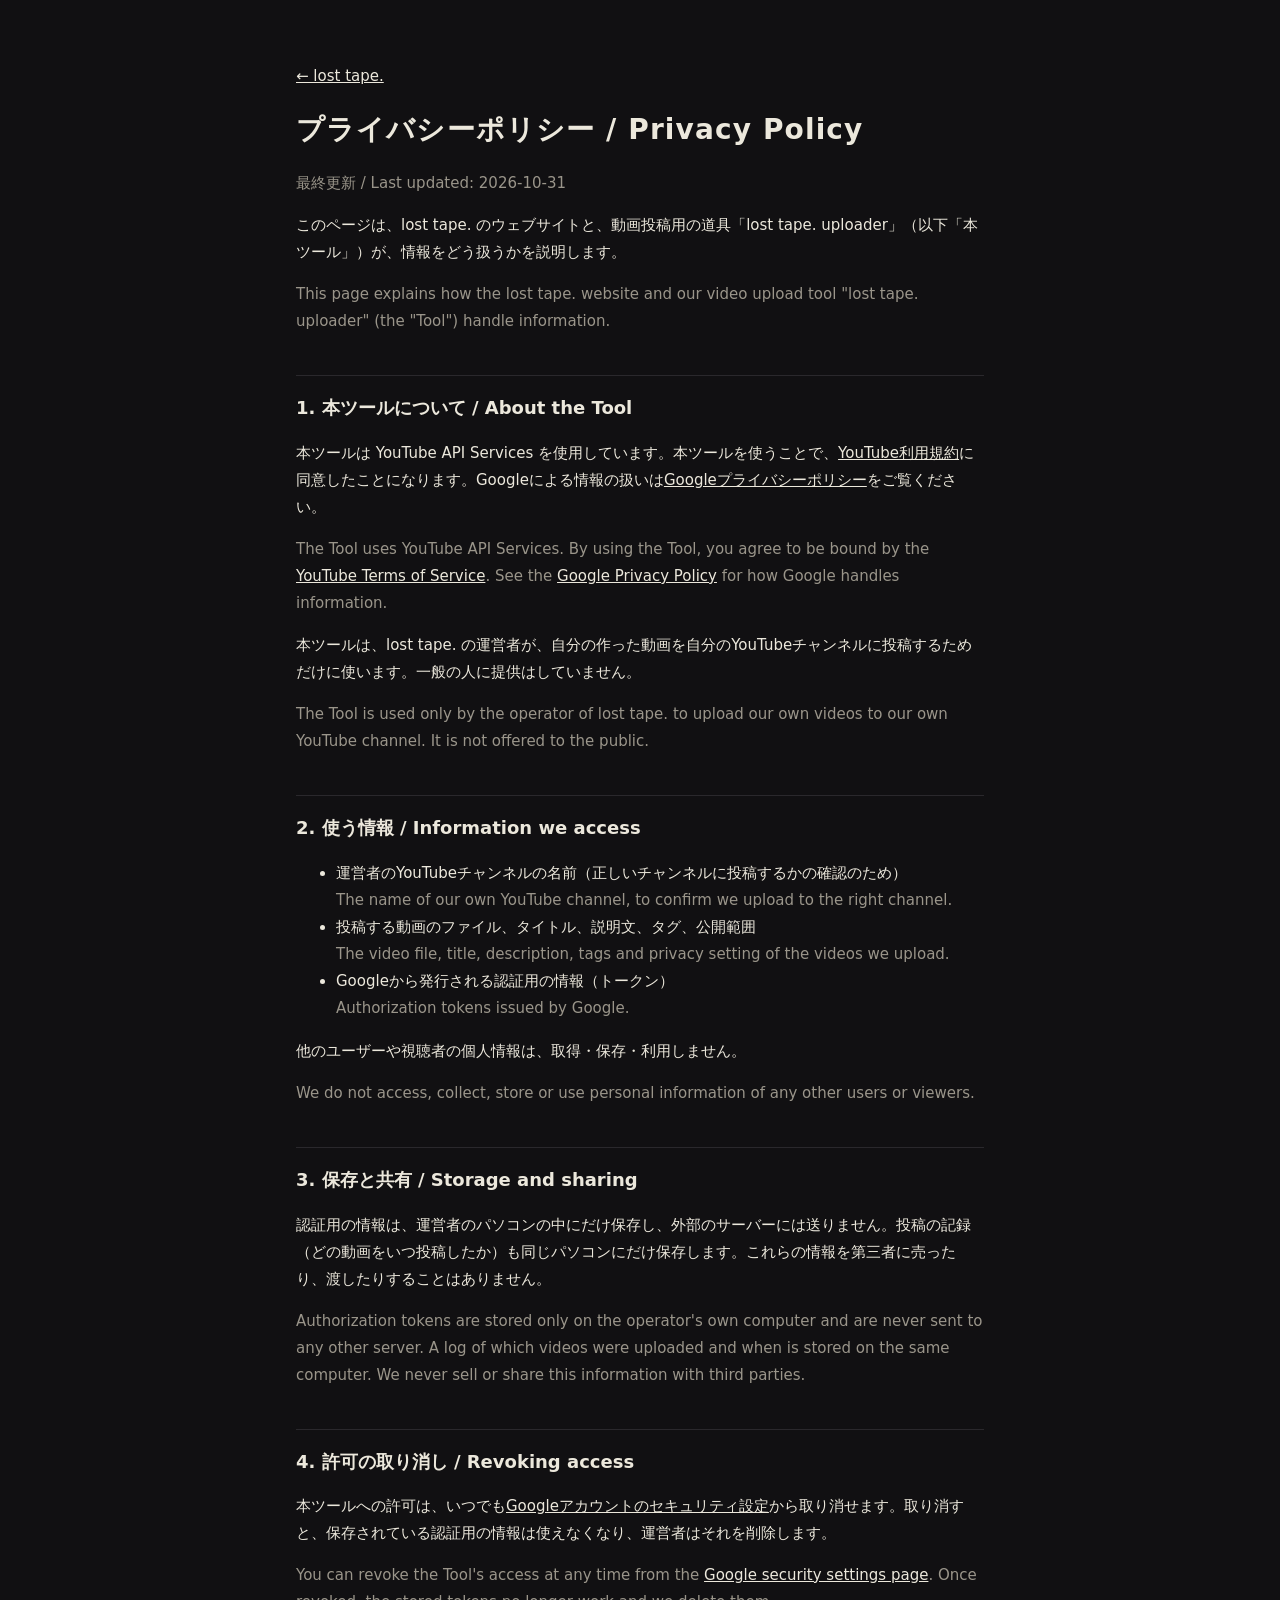
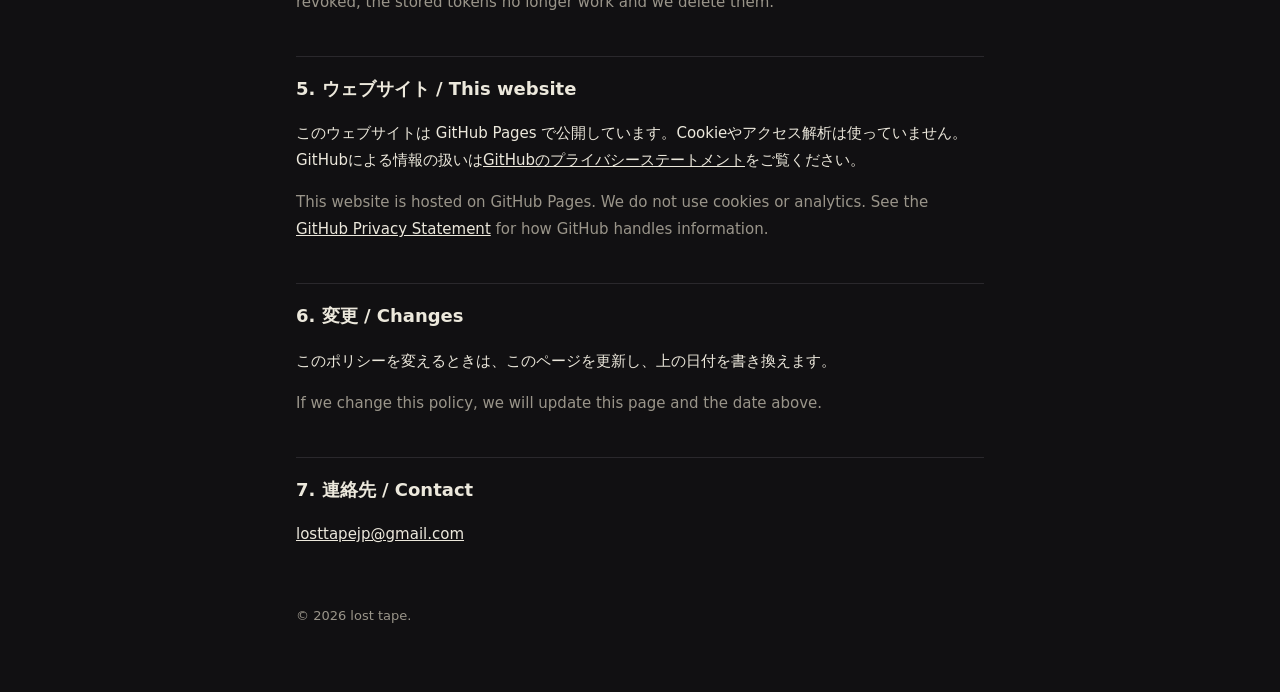
==== privacy.html @ c4825ac7 "Add files via upload" ====
<!doctype html>
<html lang="ja">
<head>
<meta charset="utf-8">
<meta name="viewport" content="width=device-width, initial-scale=1">
<title>Privacy Policy — lost tape.</title>
<link rel="icon" href="icon.png">
<link rel="stylesheet" href="style.css">
</head>
<body>
<main>
  <p><a href="index.html">← lost tape.</a></p>
  <h1>プライバシーポリシー / Privacy Policy</h1>
  <p class="en">最終更新 / Last updated: 2026-10-31</p>

  <p>このページは、lost tape. のウェブサイトと、動画投稿用の道具「lost tape. uploader」（以下「本ツール」）が、情報をどう扱うかを説明します。</p>
  <p class="en">This page explains how the lost tape. website and our video upload tool "lost tape. uploader" (the "Tool") handle information.</p>

  <h2>1. 本ツールについて / About the Tool</h2>
  <p>本ツールは YouTube API Services を使用しています。本ツールを使うことで、<a href="https://www.youtube.com/t/terms">YouTube利用規約</a>に同意したことになります。Googleによる情報の扱いは<a href="https://policies.google.com/privacy">Googleプライバシーポリシー</a>をご覧ください。</p>
  <p class="en">The Tool uses YouTube API Services. By using the Tool, you agree to be bound by the <a href="https://www.youtube.com/t/terms">YouTube Terms of Service</a>. See the <a href="https://policies.google.com/privacy">Google Privacy Policy</a> for how Google handles information.</p>
  <p>本ツールは、lost tape. の運営者が、自分の作った動画を自分のYouTubeチャンネルに投稿するためだけに使います。一般の人に提供はしていません。</p>
  <p class="en">The Tool is used only by the operator of lost tape. to upload our own videos to our own YouTube channel. It is not offered to the public.</p>

  <h2>2. 使う情報 / Information we access</h2>
  <ul>
    <li>運営者のYouTubeチャンネルの名前（正しいチャンネルに投稿するかの確認のため）<br><span class="en">The name of our own YouTube channel, to confirm we upload to the right channel.</span></li>
    <li>投稿する動画のファイル、タイトル、説明文、タグ、公開範囲<br><span class="en">The video file, title, description, tags and privacy setting of the videos we upload.</span></li>
    <li>Googleから発行される認証用の情報（トークン）<br><span class="en">Authorization tokens issued by Google.</span></li>
  </ul>
  <p>他のユーザーや視聴者の個人情報は、取得・保存・利用しません。</p>
  <p class="en">We do not access, collect, store or use personal information of any other users or viewers.</p>

  <h2>3. 保存と共有 / Storage and sharing</h2>
  <p>認証用の情報は、運営者のパソコンの中にだけ保存し、外部のサーバーには送りません。投稿の記録（どの動画をいつ投稿したか）も同じパソコンにだけ保存します。これらの情報を第三者に売ったり、渡したりすることはありません。</p>
  <p class="en">Authorization tokens are stored only on the operator's own computer and are never sent to any other server. A log of which videos were uploaded and when is stored on the same computer. We never sell or share this information with third parties.</p>

  <h2>4. 許可の取り消し / Revoking access</h2>
  <p>本ツールへの許可は、いつでも<a href="https://security.google.com/settings/security/permissions">Googleアカウントのセキュリティ設定</a>から取り消せます。取り消すと、保存されている認証用の情報は使えなくなり、運営者はそれを削除します。</p>
  <p class="en">You can revoke the Tool's access at any time from the <a href="https://security.google.com/settings/security/permissions">Google security settings page</a>. Once revoked, the stored tokens no longer work and we delete them.</p>

  <h2>5. ウェブサイト / This website</h2>
  <p>このウェブサイトは GitHub Pages で公開しています。Cookieやアクセス解析は使っていません。GitHubによる情報の扱いは<a href="https://docs.github.com/site-policy/privacy-policies/github-general-privacy-statement">GitHubのプライバシーステートメント</a>をご覧ください。</p>
  <p class="en">This website is hosted on GitHub Pages. We do not use cookies or analytics. See the <a href="https://docs.github.com/site-policy/privacy-policies/github-general-privacy-statement">GitHub Privacy Statement</a> for how GitHub handles information.</p>

  <h2>6. 変更 / Changes</h2>
  <p>このポリシーを変えるときは、このページを更新し、上の日付を書き換えます。</p>
  <p class="en">If we change this policy, we will update this page and the date above.</p>

  <h2>7. 連絡先 / Contact</h2>
  <p><a href="mailto:losttapejp@gmail.com">losttapejp@gmail.com</a></p>

  <footer>© 2026 lost tape.</footer>
</main>
</body>
</html>
---- style.css ----
:root {
  --bg: #111012;
  --fg: #ece8dc;
  --dim: #9a958a;
  --accent: #d9534f;
  --line: #2a282c;
}
* { box-sizing: border-box; }
body {
  margin: 0;
  background: var(--bg);
  color: var(--fg);
  font-family: "Noto Sans JP", "Hiragino Sans", "Yu Gothic", system-ui, sans-serif;
  line-height: 1.8;
}
main { max-width: 720px; margin: 0 auto; padding: 48px 16px 64px; }
header { display: flex; align-items: center; gap: 16px; margin-bottom: 32px; }
header img { width: 72px; height: 72px; border-radius: 12px; }
h1 { font-size: 28px; margin: 0; letter-spacing: 0.04em; }
h1 .rec { color: var(--accent); font-size: 14px; vertical-align: middle; margin-left: 8px; }
h2 { font-size: 18px; margin: 40px 0 8px; padding-top: 16px; border-top: 1px solid var(--line); }
p, li { font-size: 15px; }
.en { color: var(--dim); }
a { color: var(--fg); }
nav { display: flex; gap: 16px; flex-wrap: wrap; margin: 16px 0; }
footer { margin-top: 56px; color: var(--dim); font-size: 13px; }
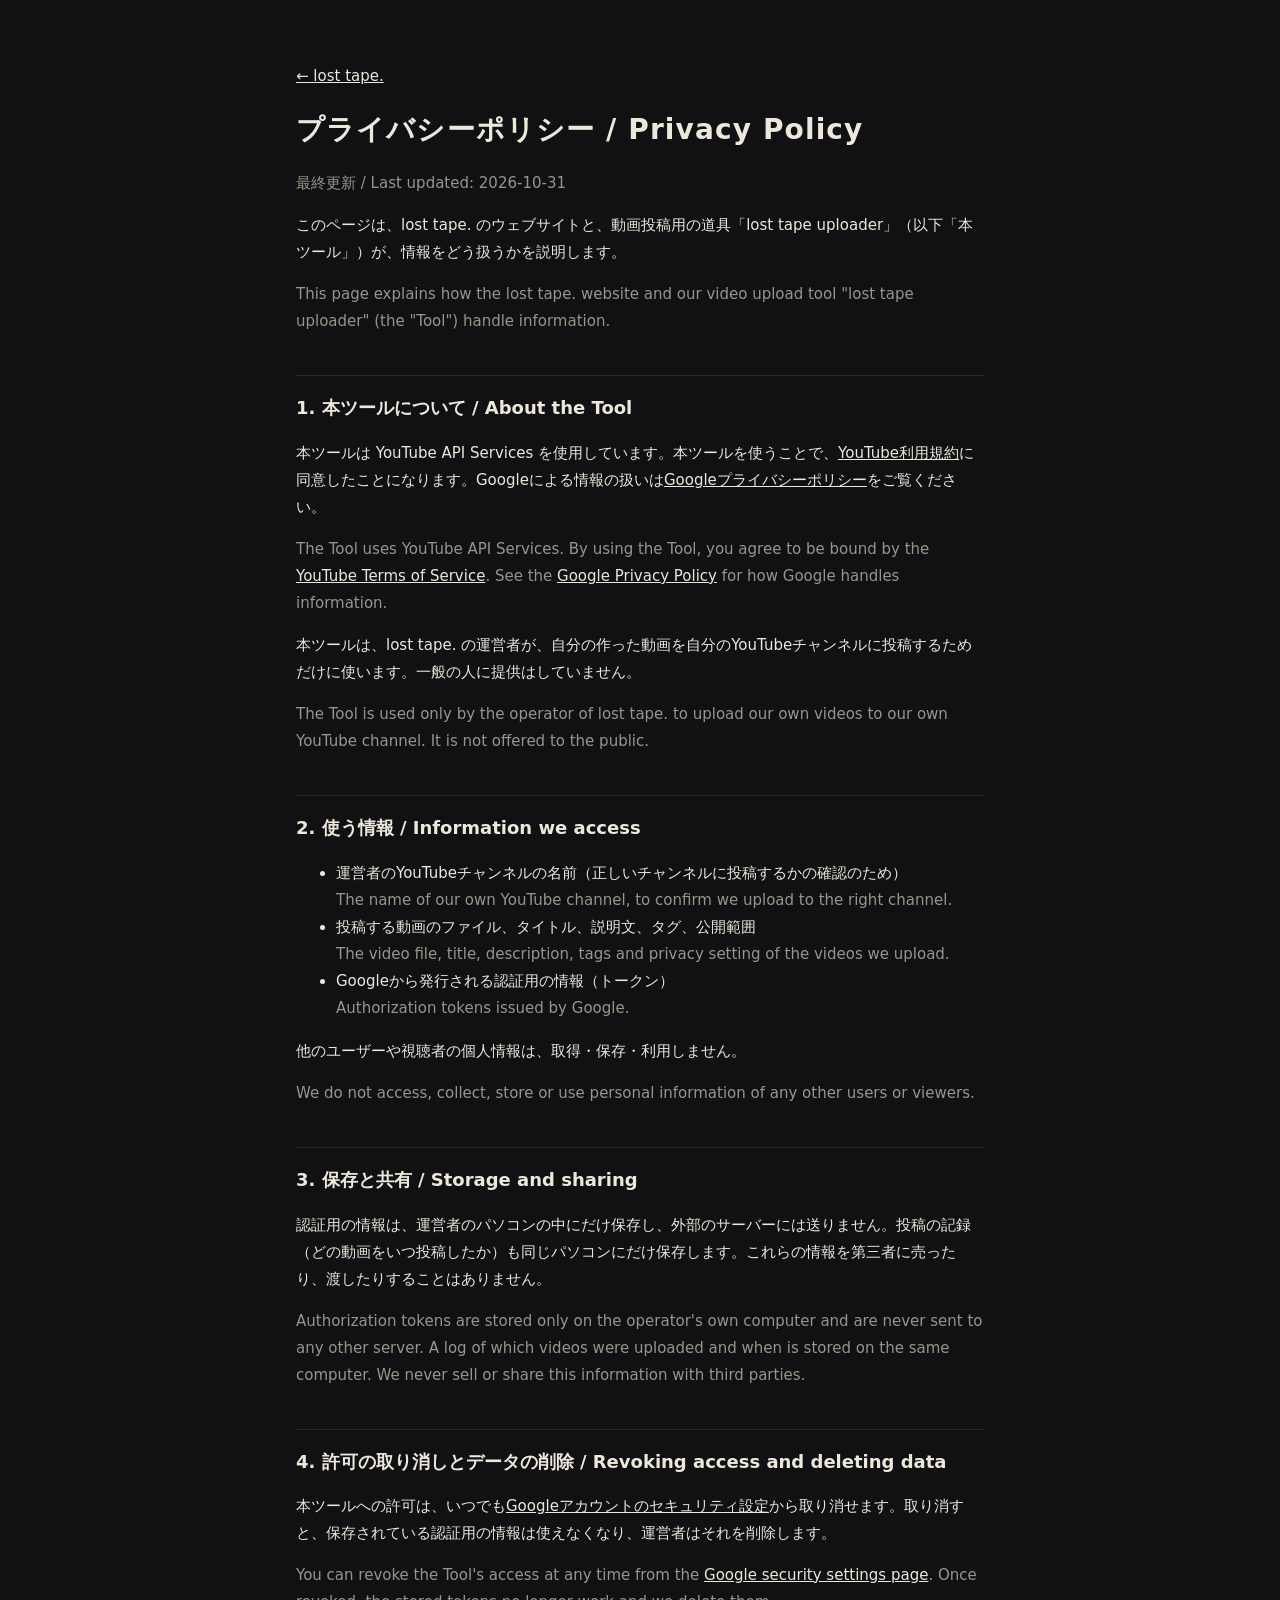
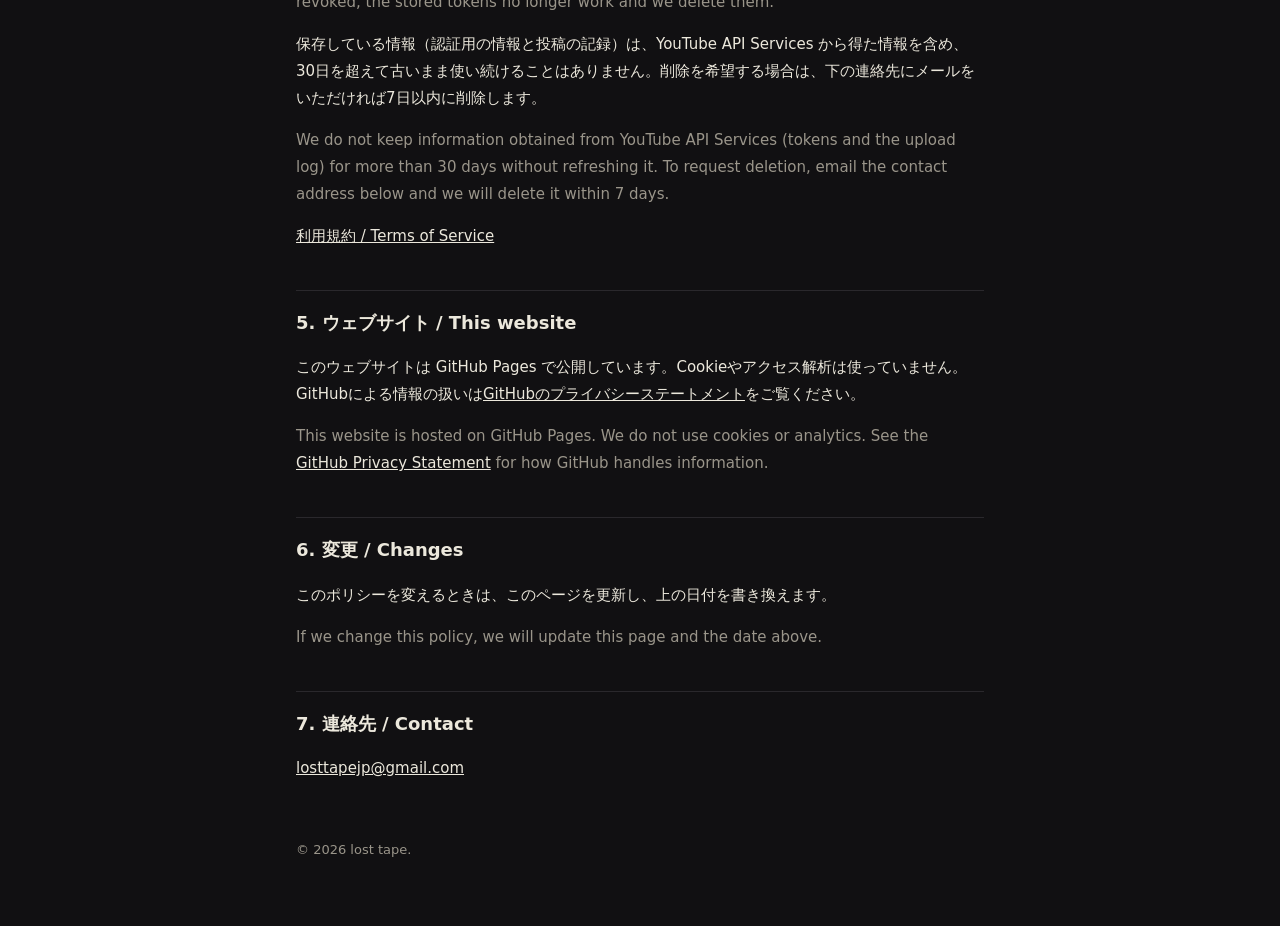
==== commit ebade379: "Add files via upload" ====
--- a/privacy.html
+++ b/privacy.html
@@ -13,8 +13,8 @@
   <h1>プライバシーポリシー / Privacy Policy</h1>
   <p class="en">最終更新 / Last updated: 2026-10-31</p>
 
-  <p>このページは、lost tape. のウェブサイトと、動画投稿用の道具「lost tape. uploader」（以下「本ツール」）が、情報をどう扱うかを説明します。</p>
-  <p class="en">This page explains how the lost tape. website and our video upload tool "lost tape. uploader" (the "Tool") handle information.</p>
+  <p>このページは、lost tape. のウェブサイトと、動画投稿用の道具「lost tape uploader」（以下「本ツール」）が、情報をどう扱うかを説明します。</p>
+  <p class="en">This page explains how the lost tape. website and our video upload tool "lost tape uploader" (the "Tool") handle information.</p>
 
   <h2>1. 本ツールについて / About the Tool</h2>
   <p>本ツールは YouTube API Services を使用しています。本ツールを使うことで、<a href="https://www.youtube.com/t/terms">YouTube利用規約</a>に同意したことになります。Googleによる情報の扱いは<a href="https://policies.google.com/privacy">Googleプライバシーポリシー</a>をご覧ください。</p>
@@ -35,9 +35,13 @@
   <p>認証用の情報は、運営者のパソコンの中にだけ保存し、外部のサーバーには送りません。投稿の記録（どの動画をいつ投稿したか）も同じパソコンにだけ保存します。これらの情報を第三者に売ったり、渡したりすることはありません。</p>
   <p class="en">Authorization tokens are stored only on the operator's own computer and are never sent to any other server. A log of which videos were uploaded and when is stored on the same computer. We never sell or share this information with third parties.</p>
 
-  <h2>4. 許可の取り消し / Revoking access</h2>
+  <h2>4. 許可の取り消しとデータの削除 / Revoking access and deleting data</h2>
   <p>本ツールへの許可は、いつでも<a href="https://security.google.com/settings/security/permissions">Googleアカウントのセキュリティ設定</a>から取り消せます。取り消すと、保存されている認証用の情報は使えなくなり、運営者はそれを削除します。</p>
   <p class="en">You can revoke the Tool's access at any time from the <a href="https://security.google.com/settings/security/permissions">Google security settings page</a>. Once revoked, the stored tokens no longer work and we delete them.</p>
+  <p>保存している情報（認証用の情報と投稿の記録）は、YouTube API Services から得た情報を含め、30日を超えて古いまま使い続けることはありません。削除を希望する場合は、下の連絡先にメールをいただければ7日以内に削除します。</p>
+  <p class="en">We do not keep information obtained from YouTube API Services (tokens and the upload log) for more than 30 days without refreshing it. To request deletion, email the contact address below and we will delete it within 7 days.</p>
+
+  <p><a href="terms.html">利用規約 / Terms of Service</a></p>
 
   <h2>5. ウェブサイト / This website</h2>
   <p>このウェブサイトは GitHub Pages で公開しています。Cookieやアクセス解析は使っていません。GitHubによる情報の扱いは<a href="https://docs.github.com/site-policy/privacy-policies/github-general-privacy-statement">GitHubのプライバシーステートメント</a>をご覧ください。</p>
--- a/style.css
+++ b/style.css
@@ -24,3 +24,5 @@
 a { color: var(--fg); }
 nav { display: flex; gap: 16px; flex-wrap: wrap; margin: 16px 0; }
 footer { margin-top: 56px; color: var(--dim); font-size: 13px; }
+.yt { display: inline-flex; align-items: center; gap: 8px; padding: 4px 12px; border: 1px solid var(--line); border-radius: 999px; font-size: 13px; }
+.yt-mark { display: inline-grid; place-items: center; width: 22px; height: 16px; border-radius: 4px; background: #ff0000; color: #fff; font-size: 9px; }
